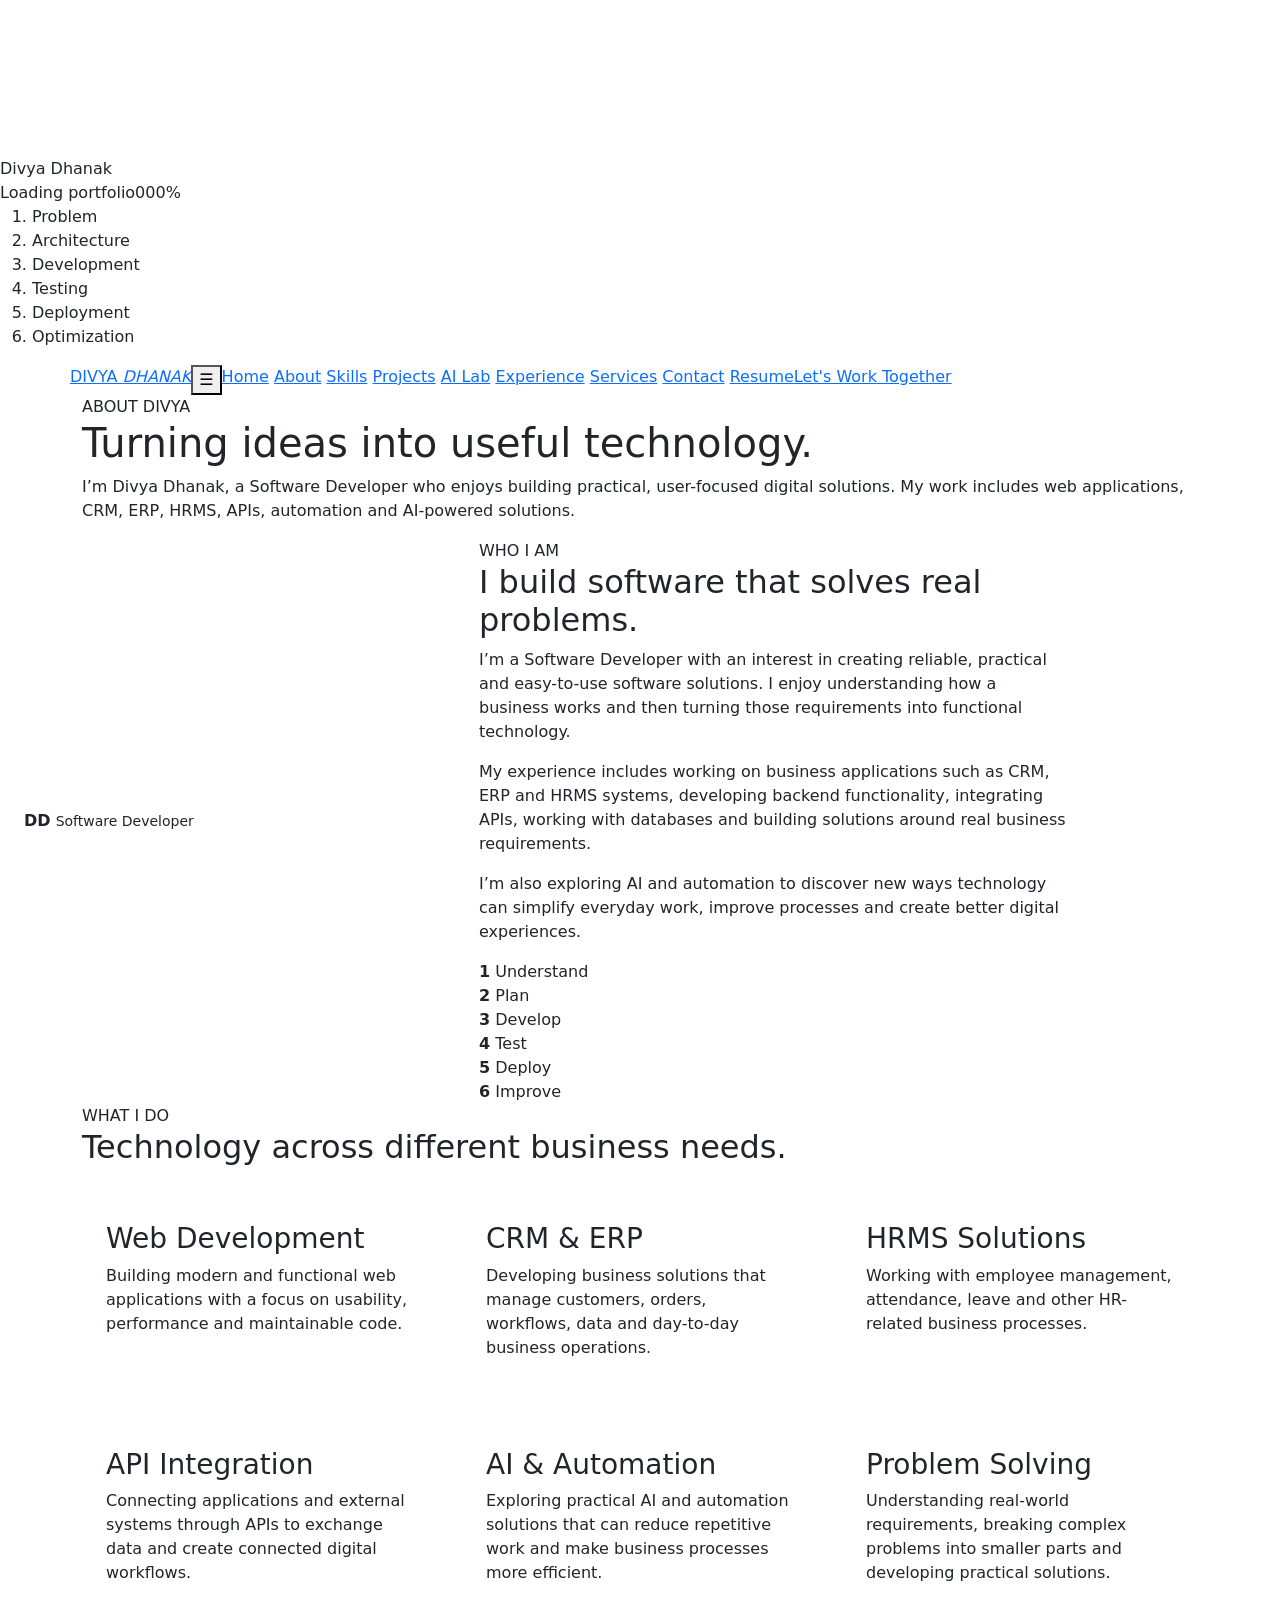
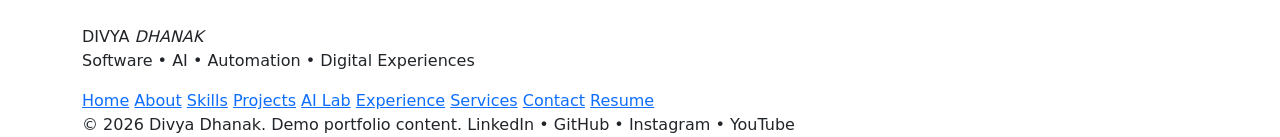
==== about.html @ f107132f "added project files" ====
<!doctype html>
<html lang="en">
<head>
<meta charset="utf-8">
<meta name="viewport" content="width=device-width,initial-scale=1">

<title>About | Divya Dhanak</title>

<meta name="description" content="Divya Dhanak — Software Developer focused on web development, CRM, ERP, HRMS, APIs, AI and business solutions.">

<meta name="keywords" content="Divya Dhanak, Software Developer, Full Stack Developer, AI Developer, CRM Developer, ERP Developer, HRMS Developer, API Integration, Business Automation">

<meta property="og:title" content="Divya Dhanak | Software • AI • Automation">
<meta property="og:description" content="Software Developer building practical digital solutions, business applications, AI solutions and modern web experiences.">

<link rel="preconnect" href="https://fonts.googleapis.com">
<link rel="preconnect" href="https://fonts.gstatic.com" crossorigin>

<link href="https://fonts.googleapis.com/css2?family=Geist:wght@300..700&family=Geist+Mono:wght@400;500;600&display=swap" rel="stylesheet">

<link href="https://cdn.jsdelivr.net/npm/bootstrap@5.3.3/dist/css/bootstrap.min.css" rel="stylesheet">
<link rel="stylesheet" href="css/style.css"><link rel="stylesheet" href="css/loader.css">
<link rel="icon" type="image/svg+xml" href="favicon.svg"><meta name="theme-color" content="#0A1120">
</head>

<body>

<div id="loader" role="status" aria-live="polite" aria-label="Loading Divya Dhanak portfolio">
  <canvas class="ld-net" aria-hidden="true"></canvas>
  <div class="ld-hud" aria-hidden="true">
    <div class="ld-name">Divya Dhanak</div>
    <div class="ld-meta"><span>Loading portfolio</span><span class="ld-pct" data-pct>000%</span></div>
    <ol class="ld-pipe">
      <li><i></i><span>Problem</span></li>
      <li><i></i><span>Architecture</span></li>
      <li><i></i><span>Development</span></li>
      <li><i></i><span>Testing</span></li>
      <li><i></i><span>Deployment</span></li>
      <li><i></i><span>Optimization</span></li>
    </ol>
  </div>
</div>
<script src="js/loader.js"></script>

<div id="progress"></div>
<div id="cursor"></div>
<div id="cursorGlow"></div>

<header>
<nav class="container nav">

<a class="brand" href="index.html">
    DIVYA <em>DHANAK</em>
</a>

<button class="nav-toggle">☰</button>

<div class="nav-links">
    <a href="index.html">Home</a>
    <a href="about.html">About</a>
    <a href="skills.html">Skills</a>
    <a href="projects.html">Projects</a>
    <a href="ai-lab.html">AI Lab</a>
    <a href="experience.html">Experience</a>
    <a href="services.html">Services</a>
    <a href="contact.html">Contact</a>
    <a href="resume.html">Resume</a>
</div>

<a class="nav-cta" href="contact.html">Let's Work Together</a>

</nav>
</header>

<main>

<section class="page-hero">

<div class="container">

<div class="eyebrow">ABOUT DIVYA</div>

<h1>
    Turning ideas into <span>useful technology.</span>
</h1>

<p>
    I’m Divya Dhanak, a Software Developer who enjoys building practical,
    user-focused digital solutions. My work includes web applications,
    CRM, ERP, HRMS, APIs, automation and AI-powered solutions.
</p>

</div>

</section>


<section class="section">

<div class="container row align-items-center g-5">

<div class="col-lg-5">

<div class="profile glass">

<b>DD</b>

<small>
    Software Developer
</small>

</div>

</div>


<div class="col-lg-7">

<div class="eyebrow">WHO I AM</div>

<h2>
    I build software that solves real problems.
</h2>

<p>
    I’m a Software Developer with an interest in creating reliable,
    practical and easy-to-use software solutions. I enjoy understanding
    how a business works and then turning those requirements into
    functional technology.
</p>

<p>
    My experience includes working on business applications such as
    CRM, ERP and HRMS systems, developing backend functionality,
    integrating APIs, working with databases and building solutions
    around real business requirements.
</p>

<p>
    I’m also exploring AI and automation to discover new ways technology
    can simplify everyday work, improve processes and create better
    digital experiences.
</p>

<div class="timeline-mini">

<div>
    <b>1</b>
    Understand
</div>

<div>
    <b>2</b>
    Plan
</div>

<div>
    <b>3</b>
    Develop
</div>

<div>
    <b>4</b>
    Test
</div>

<div>
    <b>5</b>
    Deploy
</div>

<div>
    <b>6</b>
    Improve
</div>

</div>

</div>

</div>

</section>


<section class="section">

<div class="container">

<div class="eyebrow">WHAT I DO</div>

<h2>
    Technology across different business needs.
</h2>

<div class="row g-4 mt-2">

<div class="col-lg-4 col-md-6">

<div class="glass p-4 h-100">

<h3>Web Development</h3>

<p>
    Building modern and functional web applications with a focus on
    usability, performance and maintainable code.
</p>

</div>

</div>


<div class="col-lg-4 col-md-6">

<div class="glass p-4 h-100">

<h3>CRM & ERP</h3>

<p>
    Developing business solutions that manage customers, orders,
    workflows, data and day-to-day business operations.
</p>

</div>

</div>


<div class="col-lg-4 col-md-6">

<div class="glass p-4 h-100">

<h3>HRMS Solutions</h3>

<p>
    Working with employee management, attendance, leave and other
    HR-related business processes.
</p>

</div>

</div>


<div class="col-lg-4 col-md-6">

<div class="glass p-4 h-100">

<h3>API Integration</h3>

<p>
    Connecting applications and external systems through APIs to
    exchange data and create connected digital workflows.
</p>

</div>

</div>


<div class="col-lg-4 col-md-6">

<div class="glass p-4 h-100">

<h3>AI & Automation</h3>

<p>
    Exploring practical AI and automation solutions that can reduce
    repetitive work and make business processes more efficient.
</p>

</div>

</div>


<div class="col-lg-4 col-md-6">

<div class="glass p-4 h-100">

<h3>Problem Solving</h3>

<p>
    Understanding real-world requirements, breaking complex problems
    into smaller parts and developing practical solutions.
</p>

</div>

</div>

</div>

</div>

</section>

</main>


<footer>

<div class="container">

<div class="footer-main">

<div>

<div class="brand">
    DIVYA <em>DHANAK</em>
</div>

<p>
    Software • AI • Automation • Digital Experiences
</p>

</div>


<div class="footer-links">

<a href="index.html">Home</a>
<a href="about.html">About</a>
<a href="skills.html">Skills</a>
<a href="projects.html">Projects</a>
<a href="ai-lab.html">AI Lab</a>
<a href="experience.html">Experience</a>
<a href="services.html">Services</a>
<a href="contact.html">Contact</a>
<a href="resume.html">Resume</a>

</div>

</div>

<div class="gradient-line"></div>

<div class="footer-bottom">

<span>
    © 2026 Divya Dhanak. Demo portfolio content.
</span>

<span>
    LinkedIn • GitHub • Instagram • YouTube
</span>

</div>

</div>

</footer>


<script src="https://cdn.jsdelivr.net/npm/bootstrap@5.3.3/dist/js/bootstrap.bundle.min.js" defer></script>

<script src="js/main.js" defer></script>

</body>
</html>
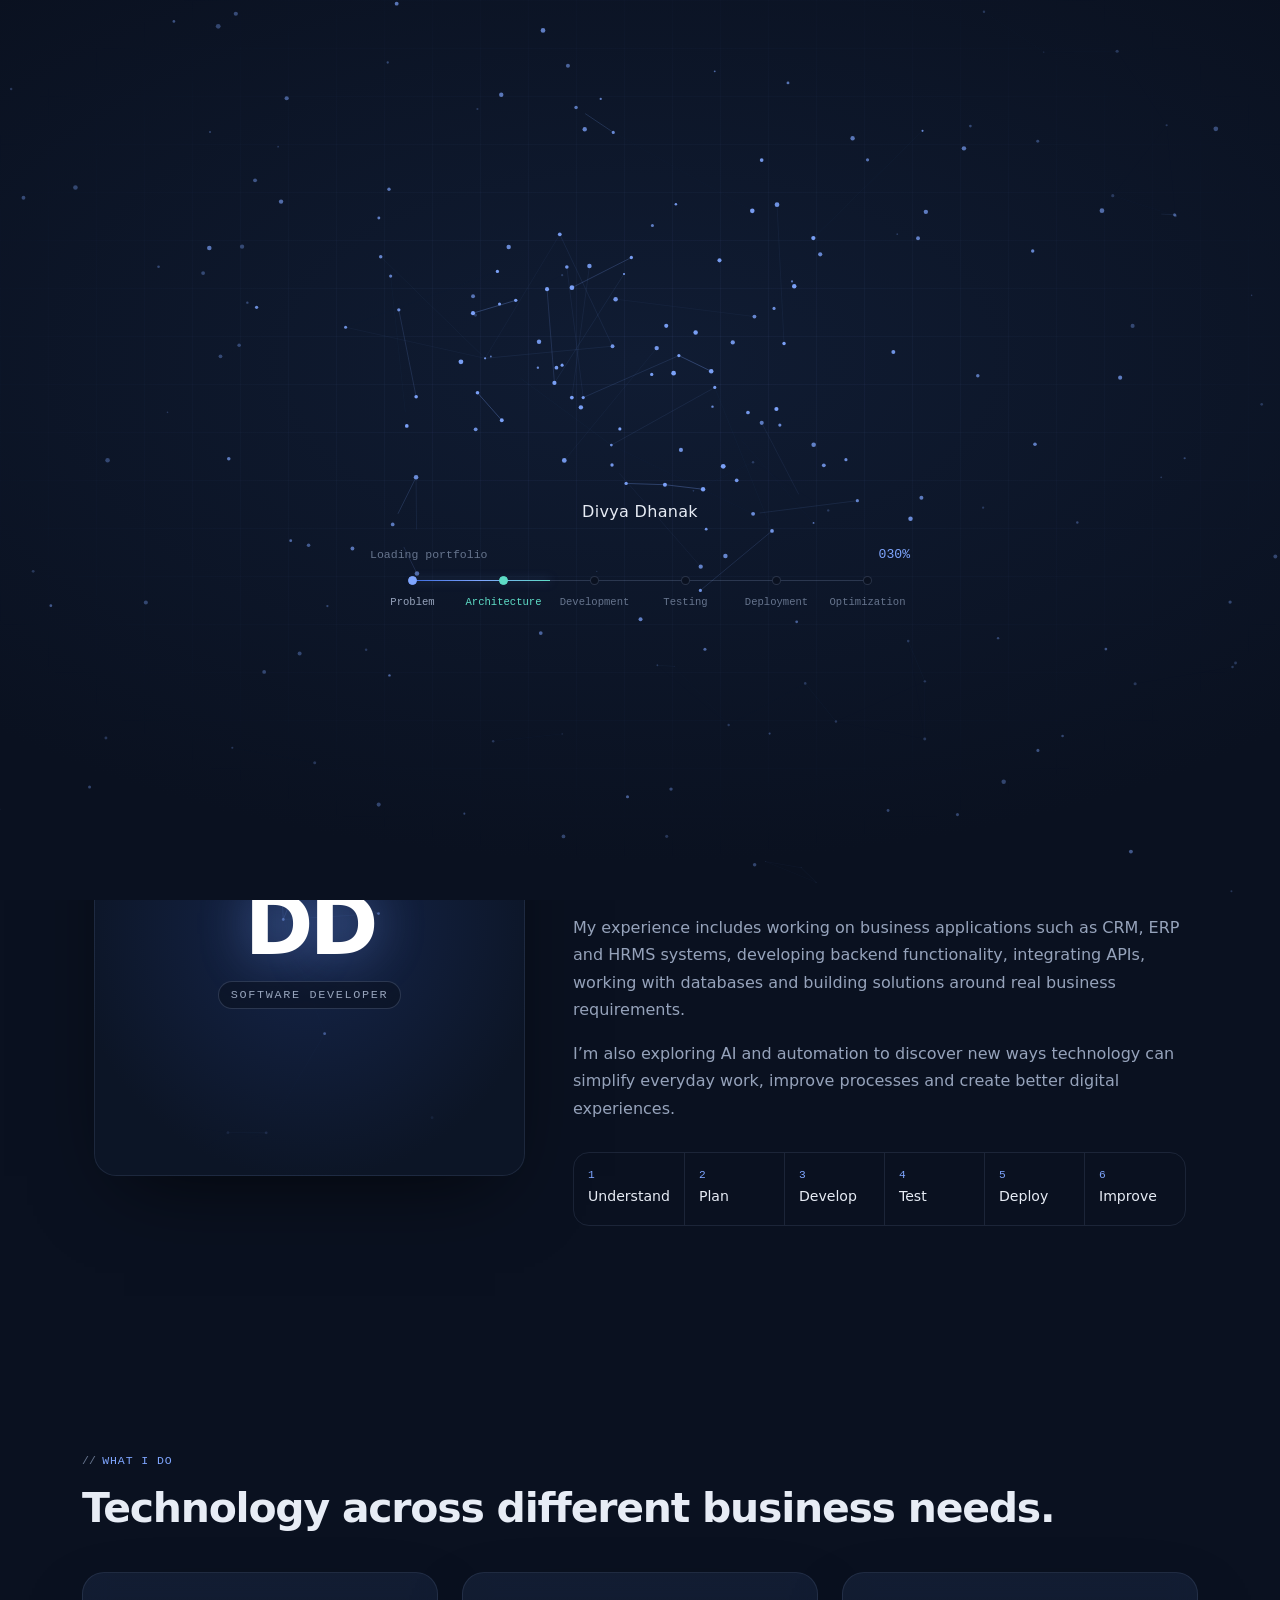
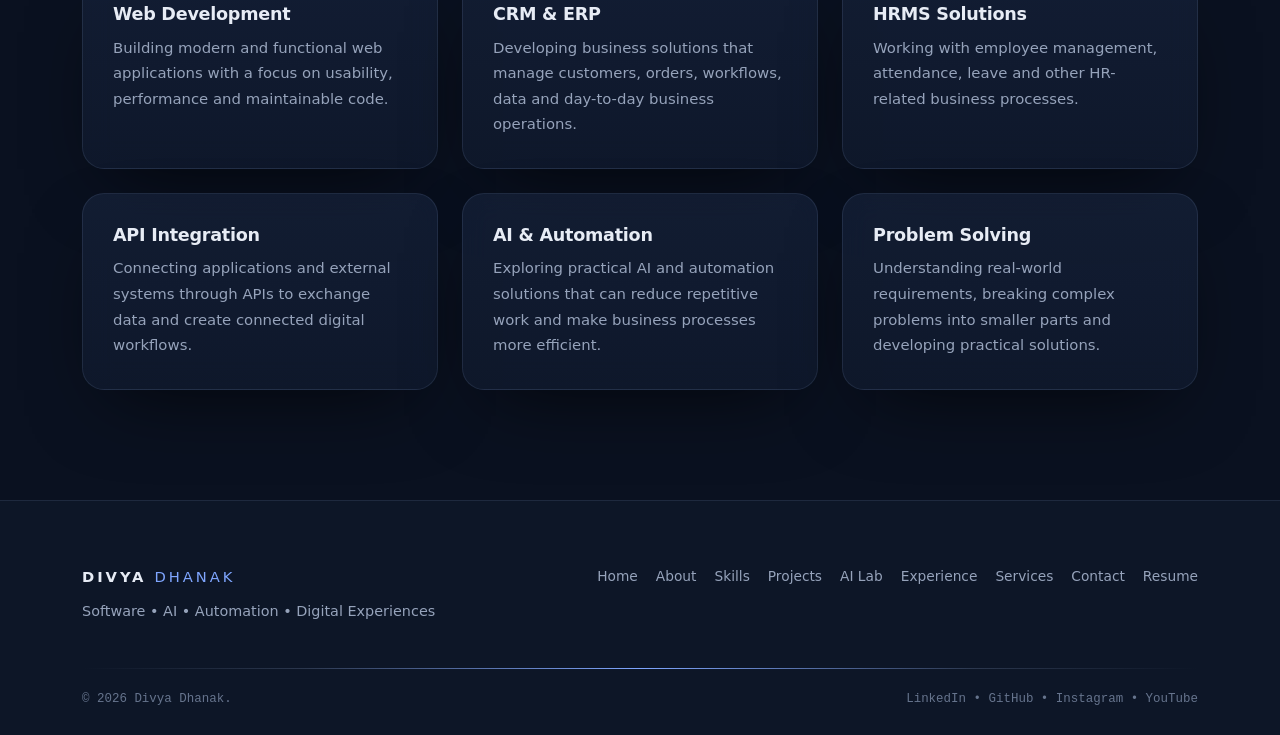
==== commit d49f2459: "Update about.html" ====
--- a/about.html
+++ b/about.html
@@ -339,7 +339,7 @@
 <div class="footer-bottom">
 
 <span>
-    © 2026 Divya Dhanak. Demo portfolio content.
+    © 2026 Divya Dhanak.
 </span>
 
 <span>
@@ -358,4 +358,4 @@
 <script src="js/main.js" defer></script>
 
 </body>
-</html>+</html>
--- a/css/style.css
+++ b/css/style.css
@@ -0,0 +1,469 @@
+/* =========================================================
+   DIVYA DHANAK — Portfolio design system
+   Palette: deep ink navy + cobalt signal + teal data pulse
+   Type: Geist (UI / display) + Geist Mono (code accents)
+   ========================================================= */
+:root{
+  --bg:#0A1120;
+  --bg-2:#0D1627;
+  --surface:#111B2F;
+  --surface-2:#16223A;
+  --line:rgba(150,172,214,.13);
+  --line-2:rgba(150,172,214,.22);
+  --ink:#E7ECF5;
+  --muted:#96A3BB;
+  --dim:#66748D;
+  --accent:#7FA6FF;
+  --accent-strong:#3D6BE0;
+  --signal:#5EDCC6;
+  --amber:#F2B865;
+  --grid:rgba(127,166,255,.06);
+  --font:"Geist",ui-sans-serif,system-ui,-apple-system,"Segoe UI",Roboto,Arial,sans-serif;
+  --mono:"Geist Mono",ui-monospace,SFMono-Regular,Menlo,Consolas,monospace;
+  --r-lg:22px; --r-md:16px; --r-sm:10px;
+  --ease:cubic-bezier(.2,.7,.2,1);
+  --shadow:0 30px 80px -30px rgba(0,0,0,.7);
+}
+*{box-sizing:border-box}
+html{scroll-behavior:smooth;-webkit-text-size-adjust:100%}
+body{margin:0;font-family:var(--font);font-size:16px;line-height:1.65;color:var(--ink);background:var(--bg);-webkit-font-smoothing:antialiased;text-rendering:optimizeLegibility;overflow-x:hidden}
+::selection{background:rgba(127,166,255,.3);color:#fff}
+a{color:var(--accent)}
+:focus-visible{outline:2px solid var(--accent);outline-offset:3px;border-radius:6px}
+img{max-width:100%}
+
+/* ---------- Type ---------- */
+h1,h2,h3,.brand{font-family:var(--font);color:var(--ink)}
+h1{font-size:clamp(2.5rem,5.2vw,4.6rem);line-height:1.04;letter-spacing:-.04em;font-weight:600;margin-bottom:1.25rem}
+h2{font-size:clamp(1.8rem,3.2vw,2.75rem);line-height:1.12;letter-spacing:-.03em;font-weight:600;margin-bottom:1rem}
+h3{font-size:1.18rem;line-height:1.3;letter-spacing:-.015em;font-weight:600;margin-bottom:.6rem}
+p,.muted{color:var(--muted);line-height:1.72}
+h1 span,h2 span{color:var(--accent)}
+.hero h1 span,.page-hero h1 span{background:linear-gradient(95deg,#9DBBFF 0%,var(--accent) 45%,var(--signal) 110%);-webkit-background-clip:text;background-clip:text;color:transparent}
+
+.eyebrow{display:inline-flex;align-items:center;gap:.55em;font-family:var(--mono);font-size:.72rem;font-weight:500;letter-spacing:.08em;color:var(--accent);margin-bottom:1.1rem;line-height:1.4}
+.eyebrow::before{content:"//";color:var(--dim);letter-spacing:0}
+
+/* ---------- Glass / surfaces ---------- */
+.glass{position:relative;background:linear-gradient(180deg,rgba(22,34,58,.72),rgba(17,27,47,.72));border:1px solid var(--line);border-radius:var(--r-lg);box-shadow:var(--shadow);backdrop-filter:blur(14px);-webkit-backdrop-filter:blur(14px);isolation:isolate}
+.glass::after,.process-card::after,.feature::after,.stat::after{content:"";position:absolute;inset:0;border-radius:inherit;pointer-events:none;z-index:-1;opacity:0;transition:opacity .4s;background:radial-gradient(360px circle at var(--mx,50%) var(--my,50%),rgba(127,166,255,.09),transparent 60%)}
+.glass:hover::after,.process-card:hover::after,.feature:hover::after,.stat:hover::after{opacity:1}
+.glass:hover{border-color:var(--line-2)}
+
+/* ---------- Loader ---------- */
+/* Styles moved to css/loader.css */
+
+#progress{position:fixed;z-index:2000;top:0;left:0;width:100%;height:2px;transform:scaleX(0);transform-origin:left;background:linear-gradient(90deg,var(--accent-strong),var(--accent),var(--signal))}
+#cursor,#cursorGlow{display:none}
+
+/* ---------- Header / nav ---------- */
+header{position:fixed;z-index:1000;top:0;width:100%;padding:18px 0;transition:padding .35s var(--ease),background .35s,border-color .35s;border-bottom:1px solid transparent}
+header.scrolled{padding:10px 0;background:rgba(10,17,32,.8);backdrop-filter:blur(16px);-webkit-backdrop-filter:blur(16px);border-bottom-color:var(--line)}
+.nav{display:flex;align-items:center;gap:22px}
+.container.nav{padding-left:calc(var(--bs-gutter-x,1.5rem)*.5);padding-right:calc(var(--bs-gutter-x,1.5rem)*.5);flex-wrap:nowrap;margin-bottom:0}
+.brand{font-size:.92rem;letter-spacing:.2em;font-weight:600;color:var(--ink);text-decoration:none;white-space:nowrap}
+.brand em{font-style:normal;color:var(--accent);font-weight:400}
+.nav-links{display:flex;gap:4px;margin-left:auto}
+.nav-links a{position:relative;font-size:.84rem;font-weight:450;color:var(--muted);text-decoration:none;padding:8px 11px;border-radius:8px;transition:color .25s,background .25s}
+.nav-links a:hover{color:var(--ink);background:rgba(150,172,214,.07)}
+.nav-links a.active{color:var(--ink)}
+.nav-links a.active::after{content:"";position:absolute;left:11px;right:11px;bottom:2px;height:1.5px;border-radius:2px;background:var(--accent)}
+.nav-cta,.btn-primary{display:inline-flex;align-items:center;justify-content:center;gap:.5em;background:var(--accent-strong);color:#fff;border:1px solid rgba(255,255,255,.08);text-decoration:none;font-weight:550;transition:transform .25s var(--ease),background .25s,box-shadow .25s}
+.nav-cta{padding:10px 16px;border-radius:var(--r-sm);font-size:.84rem;white-space:nowrap}
+.nav-cta:hover,.btn-primary:hover,.btn-primary:focus{background:#4B78EC;color:#fff;box-shadow:0 10px 30px -10px rgba(61,107,224,.8);transform:translateY(-1px)}
+.nav-toggle{display:none;width:42px;height:42px;border:1px solid var(--line);border-radius:10px;background:transparent;font-size:0;color:var(--ink);position:relative;cursor:pointer}
+.nav-toggle::before,.nav-toggle::after{content:"";position:absolute;left:12px;right:12px;height:1.5px;background:var(--ink);border-radius:2px;transition:transform .3s var(--ease),top .3s var(--ease)}
+.nav-toggle::before{top:16px}.nav-toggle::after{top:24px}
+.nav-toggle.open::before{top:20px;transform:rotate(45deg)}.nav-toggle.open::after{top:20px;transform:rotate(-45deg)}
+
+/* ---------- Buttons ---------- */
+.buttons{display:flex;flex-wrap:wrap;gap:12px;margin-top:32px}
+.btn{border-radius:var(--r-sm);padding:12px 20px;font-weight:550;font-size:.93rem;letter-spacing:-.005em;transition:transform .25s var(--ease),background .25s,border-color .25s,color .25s,box-shadow .25s}
+.btn-outline-dark{border:1px solid var(--line-2);color:var(--ink);background:transparent}
+.btn-outline-dark:hover,.btn-outline-dark:focus{background:rgba(150,172,214,.08);border-color:var(--accent);color:var(--ink)}
+.btn-soft{background:transparent;color:var(--muted);border:1px solid transparent}
+.btn-soft:hover{color:var(--ink);background:rgba(150,172,214,.06)}
+.cta .btn{background:var(--ink);color:var(--bg);border:0}
+.cta .btn:hover{background:#fff;color:var(--bg);transform:translateY(-1px)}
+
+/* ---------- Heroes ---------- */
+.hero,.page-hero{position:relative;overflow:hidden;isolation:isolate}
+.hero::before,.page-hero::before{content:"";position:absolute;inset:0;z-index:-2;background-image:linear-gradient(var(--grid) 1px,transparent 1px),linear-gradient(90deg,var(--grid) 1px,transparent 1px);background-size:56px 56px;-webkit-mask-image:radial-gradient(ellipse 70% 70% at 70% 35%,#000 25%,transparent 75%);mask-image:radial-gradient(ellipse 70% 70% at 70% 35%,#000 25%,transparent 75%)}
+.hero::after,.page-hero::after{content:"";position:absolute;z-index:-2;width:720px;height:720px;right:-180px;top:-260px;border-radius:50%;background:radial-gradient(circle,rgba(61,107,224,.22),transparent 65%);filter:blur(10px)}
+.hero{min-height:100vh;display:flex;align-items:center;padding:140px 0 80px}
+.hero-copy h1{max-width:13ch}
+.hero-copy h2{font-size:clamp(1.15rem,1.7vw,1.5rem);font-weight:500;letter-spacing:-.015em;color:var(--ink);opacity:.86;margin-bottom:1.1rem}
+.hero-copy>p{font-size:1.06rem;max-width:560px}
+.page-hero{padding:170px 0 80px;border-bottom:1px solid var(--line)}
+.page-hero h1{max-width:18ch}
+.page-hero p{max-width:640px;font-size:1.1rem}
+.page-hero .btn{margin-top:14px}
+.field-canvas{position:absolute;inset:0;z-index:-1;pointer-events:none;-webkit-mask-image:linear-gradient(90deg,transparent 15%,#000 60%);mask-image:linear-gradient(90deg,transparent 15%,#000 60%);opacity:.9}
+
+/* hero entrance */
+.js .hero-copy>*{opacity:0;transform:translateY(16px)}
+.js body.ready .hero-copy>*{animation:rise .8s var(--ease) forwards}
+.js body.ready .hero-copy>*:nth-child(2){animation-delay:.08s}
+.js body.ready .hero-copy>*:nth-child(3){animation-delay:.16s}
+.js body.ready .hero-copy>*:nth-child(4){animation-delay:.24s}
+.js body.ready .hero-copy>*:nth-child(5){animation-delay:.32s}
+.js .workspace{opacity:0;transform:scale(.97)}
+.js body.ready .workspace{animation:settle 1.1s var(--ease) .2s forwards}
+
+/* ---------- Hero workspace (neural net) ---------- */
+.workspace{height:540px;position:relative;overflow:hidden;background:radial-gradient(120% 90% at 50% 50%,#12203A 0%,#0C1526 70%);border-color:var(--line-2)}
+.workspace::after{display:none}
+.net-canvas{position:absolute;inset:0;z-index:0}
+.orb{position:absolute;z-index:0;border:1px dashed rgba(127,166,255,.14);border-radius:50%;left:50%;top:50%;transform:translate(-50%,-50%);animation:spin 60s linear infinite;pointer-events:none}
+.o1{width:300px;height:300px}.o2{width:440px;height:440px;animation-direction:reverse;animation-duration:90s;border-style:solid;border-color:rgba(127,166,255,.06)}
+.core{position:absolute;z-index:2;left:50%;top:50%;transform:translate(-50%,-50%);display:flex;gap:14px;align-items:center;padding:16px 20px 16px 16px;border:1px solid var(--line-2);border-radius:18px;background:rgba(17,27,47,.92);backdrop-filter:blur(8px);box-shadow:0 20px 60px -20px rgba(0,0,0,.8),0 0 0 6px rgba(127,166,255,.04)}
+.core>strong{width:50px;height:50px;border-radius:13px;display:grid;place-items:center;background:var(--accent-strong);color:#fff;font-weight:600;letter-spacing:-.02em;position:relative}
+.core>strong::after{content:"";position:absolute;inset:-5px;border-radius:17px;border:1px solid rgba(127,166,255,.5);animation:ping 2.8s var(--ease) infinite}
+.core b{font-size:.98rem;font-weight:600;white-space:nowrap}
+.core small{white-space:nowrap}
+.core small,.holo small{display:block;color:var(--muted);font-weight:400}
+.core small{font-family:var(--mono);font-size:.7rem;margin-top:2px}
+.holo{position:absolute;z-index:2;margin:0;padding:13px 16px;min-width:140px;border-radius:14px;background:rgba(17,27,47,.9);backdrop-filter:blur(8px);border:1px solid var(--line-2);box-shadow:0 16px 40px -18px rgba(0,0,0,.8);font:600 .7rem var(--mono);letter-spacing:.08em;line-height:1.3;color:var(--ink);animation:float 7s ease-in-out infinite}
+.holo small{font-family:var(--font);font-size:.76rem;letter-spacing:0;margin-top:3px}
+.holo b{display:block;margin-top:6px;font:600 1.3rem var(--font);letter-spacing:-.02em;color:var(--ink)}
+.holo.h1{left:6%;top:12%}
+.holo.h2{right:6%;top:30%;animation-delay:-2.3s}
+.holo.h2 b{color:var(--signal)}
+.holo.h3{left:10%;bottom:11%;animation-delay:-4.6s}
+.holo.h3 b{font-size:.85rem;color:var(--signal);font-family:var(--mono);font-weight:500}
+
+/* ---------- Stats ---------- */
+.stats{padding:0 0 20px}
+.stats .row{--bs-gutter-x:0;--bs-gutter-y:0;border:1px solid var(--line);border-radius:var(--r-lg);background:rgba(17,27,47,.5);overflow:hidden;margin:0}
+.stat{position:relative;padding:30px 28px;height:100%;isolation:isolate}
+.stats .col-6+.col-6 .stat{border-left:1px solid var(--line)}
+.stat b{display:inline;font:600 clamp(2.2rem,3.4vw,3rem) var(--font);letter-spacing:-.04em;color:var(--ink);font-variant-numeric:tabular-nums}
+.stat span{display:block;margin-top:4px;color:var(--muted);font-size:.9rem}
+.stat span::first-letter{color:var(--accent);font-weight:600}
+
+/* ---------- Sections ---------- */
+.container.row{margin-left:auto;margin-right:auto}
+.container.row>*{padding-left:0;padding-right:0}
+@media(min-width:992px){.container.row>*:nth-child(odd){padding-right:calc(var(--bs-gutter-x)*.5)}.container.row>*:nth-child(even){padding-left:calc(var(--bs-gutter-x)*.5)}}
+.section{padding:110px 0;position:relative}
+.soft,.ai-knowledge-section{background:var(--bg-2);border-top:1px solid var(--line);border-bottom:1px solid var(--line)}
+.section-head,.section-heading{max-width:760px;margin-bottom:48px}
+.section-heading p,.section-head p{font-size:1.04rem;max-width:640px}
+.section-head:has(> div:not(.eyebrow)){max-width:none;display:grid;grid-template-columns:1.1fr 1fr;gap:40px;align-items:end}
+.section-head:has(> div:not(.eyebrow)) h2{margin-bottom:0}
+.section-head:has(> div:not(.eyebrow)) p{margin:0}
+
+/* ---------- Process (home) ---------- */
+.process{position:relative;display:grid;grid-template-columns:repeat(6,1fr);gap:14px;padding-top:28px}
+.process::before,.process::after{content:"";position:absolute;top:6px;left:12px;right:12px;height:1px;background:var(--line-2)}
+.process::after{background:linear-gradient(90deg,var(--accent),var(--signal));transform:scaleX(0);transform-origin:left;transition:transform 1.8s var(--ease) .2s}
+.process.in::after{transform:scaleX(1)}
+.process-card{position:relative;padding:24px 20px;border:1px solid var(--line);border-radius:var(--r-md);background:var(--surface);isolation:isolate;transition:border-color .3s,transform .3s var(--ease)}
+.process-card::before{content:"";position:absolute;top:-27px;left:18px;width:11px;height:11px;border-radius:50%;background:var(--bg);border:1.5px solid var(--line-2);transition:background .4s,border-color .4s,box-shadow .4s}
+.process.in .process-card::before{background:var(--accent);border-color:var(--accent);box-shadow:0 0 0 5px rgba(127,166,255,.14)}
+.process.in .process-card:nth-child(2)::before{transition-delay:.45s}.process.in .process-card:nth-child(3)::before{transition-delay:.75s}.process.in .process-card:nth-child(4)::before{transition-delay:1.05s}.process.in .process-card:nth-child(5)::before{transition-delay:1.35s}.process.in .process-card:nth-child(6)::before{transition-delay:1.65s}
+.process-card:hover{border-color:var(--line-2);transform:translateY(-3px)}
+.process-card small{font-family:var(--mono);font-size:.72rem;color:var(--accent)}
+.process-card h3{margin-top:10px;font-size:1.05rem}
+.process-card p{font-size:.88rem;margin:0}
+
+/* ---------- Projects ---------- */
+.project-card{height:100%;padding:0 0 24px;overflow:hidden;display:flex;flex-direction:column;transition:transform .45s var(--ease),border-color .3s,box-shadow .45s}
+.project-card:hover{transform:translateY(-6px);box-shadow:0 40px 90px -40px rgba(0,0,0,.9),0 0 0 1px rgba(127,166,255,.18)}
+.project-visual{height:200px;position:relative;padding:18px 20px;overflow:hidden;border-bottom:1px solid var(--line);background:linear-gradient(var(--grid) 1px,transparent 1px) 0 0/24px 24px,linear-gradient(90deg,var(--grid) 1px,transparent 1px) 0 0/24px 24px,radial-gradient(100% 120% at 80% 0%,rgba(61,107,224,.22),transparent 60%),#0E182B}
+.project-visual>span{font-family:var(--mono);font-size:.68rem;letter-spacing:.1em;color:var(--dim)}
+.project-visual>span::before{content:"";display:inline-block;width:6px;height:6px;border-radius:50%;background:var(--signal);margin-right:8px;vertical-align:1px;box-shadow:0 0 10px var(--signal)}
+.mini-ui{position:absolute;left:14%;right:14%;bottom:-18px;height:136px;background:rgba(17,27,47,.95);border:1px solid var(--line-2);border-radius:12px 12px 0 0;padding:16px 18px;box-shadow:0 -10px 40px -20px rgba(0,0,0,.8);transition:transform .5s var(--ease);display:flex;align-items:flex-end;gap:7%}
+.mini-ui::before{content:"";position:absolute;left:18px;top:16px;width:38%;height:6px;border-radius:3px;background:rgba(150,172,214,.18);box-shadow:0 12px 0 -1px rgba(150,172,214,.09)}
+.mini-ui b{position:absolute;right:16px;top:12px;font:600 .7rem var(--mono);letter-spacing:.06em;color:var(--accent);padding:3px 8px;border:1px solid rgba(127,166,255,.3);border-radius:6px}
+.mini-ui i{display:block;flex:0 0 11%;height:40%;border-radius:4px 4px 0 0;background:linear-gradient(180deg,var(--accent),rgba(61,107,224,.35));transform-origin:bottom;transition:transform .6s var(--ease)}
+.mini-ui i:nth-of-type(2){height:62%;background:linear-gradient(180deg,var(--signal),rgba(94,220,198,.25))}
+.mini-ui i:nth-of-type(3){height:48%}
+.project-card:hover .mini-ui{transform:translateY(-8px)}
+.project-card:hover .mini-ui i{animation:eq 1.4s ease-in-out infinite}
+.project-card:hover .mini-ui i:nth-of-type(2){animation-delay:-.4s}.project-card:hover .mini-ui i:nth-of-type(3){animation-delay:-.8s}
+.project-card>small,.project-card>h3,.project-card>p,.project-card>.stack,.project-card>.project-link{margin-left:24px;margin-right:24px}
+.project-card>small{display:block;margin-top:22px;margin-bottom:8px;font-family:var(--mono);font-size:.7rem;letter-spacing:.06em;color:var(--accent)}
+.project-card h3{font-size:1.16rem}
+.project-card>p{font-size:.92rem;flex:1}
+.stack{display:flex;gap:6px;flex-wrap:wrap}
+.stack span{padding:4px 9px;border-radius:6px;border:1px solid var(--line);background:rgba(150,172,214,.05);color:#B3BFD4;font:400 .7rem var(--mono)}
+.project-link{display:inline-flex;align-self:flex-start;margin-top:18px;color:var(--ink);text-decoration:none;font-weight:550;font-size:.9rem;border-bottom:1px solid var(--line-2);padding-bottom:2px;transition:color .25s,border-color .25s}
+.project-link:hover{color:var(--accent);border-color:var(--accent)}
+.project-wrap.pop{animation:pop .5s var(--ease)}
+
+.filters{display:flex;flex-wrap:wrap;gap:8px;margin-bottom:32px}
+.filters button{border:1px solid var(--line);background:transparent;color:var(--muted);border-radius:8px;padding:8px 14px;font:500 .74rem var(--mono);letter-spacing:.06em;cursor:pointer;transition:all .25s}
+.filters button:hover{color:var(--ink);border-color:var(--line-2)}
+.filters button.active{background:var(--ink);color:var(--bg);border-color:var(--ink)}
+
+.project-philosophy{padding:48px;display:grid;grid-template-columns:1fr 1fr;gap:20px 48px;align-items:end}
+.project-philosophy h2{margin:0}.project-philosophy>p{margin:0}
+.philosophy-points,.future-tags,.topic-cloud{display:flex;flex-wrap:wrap;gap:8px}
+.philosophy-points{grid-column:1/-1;margin-top:18px;padding-top:26px;border-top:1px solid var(--line)}
+.philosophy-points span,.future-tags span,.topic-cloud span{padding:8px 14px;border:1px solid var(--line);border-radius:999px;color:#C3CDE0;font-size:.85rem;background:rgba(150,172,214,.04);transition:border-color .25s,color .25s,background .25s}
+.philosophy-points span:hover,.future-tags span:hover,.topic-cloud span:hover{border-color:var(--accent);color:var(--ink);background:rgba(127,166,255,.08)}
+
+.project-cta,.blog-cta,.future-box{padding:64px 48px;text-align:center;overflow:hidden}
+.project-cta p,.blog-cta p,.future-box p{max-width:600px;margin:0 auto 28px}
+.project-cta::before,.blog-cta::before,.future-box::before,.ai-banner::before,.cta::before{content:"";position:absolute;inset:0;z-index:-1;border-radius:inherit;background:radial-gradient(60% 90% at 50% 120%,rgba(61,107,224,.28),transparent 70%)}
+
+/* ---------- AI banner / CTA ---------- */
+.ai-banner,.cta{padding:52px;display:flex;align-items:center;justify-content:space-between;gap:32px;overflow:hidden}
+.ai-banner h2,.cta h2{margin-bottom:.6rem}.ai-banner p,.cta p{margin:0;max-width:560px}
+.ai-banner::before,.cta::before{background:radial-gradient(50% 120% at 100% 50%,rgba(61,107,224,.25),transparent 70%)}
+
+/* ---------- Skills ---------- */
+.skill-grid,.service-grid,.ai-grid{display:grid;grid-template-columns:repeat(3,1fr);gap:18px}
+@media(min-width:1200px){.ai-grid{grid-template-columns:repeat(4,1fr)}.ai-tile{padding:26px}}
+.skill{padding:28px 28px 30px}
+.skill .eyebrow{margin-bottom:.4rem}
+.skill-row{position:relative;margin:18px 0 0}
+.skill-row b{display:flex;justify-content:space-between;align-items:baseline;font-size:.9rem;font-weight:500;color:var(--ink)}
+.skill-row b em{font:400 .72rem var(--mono);font-style:normal;color:var(--dim)}
+.skill-row::after{content:"";position:absolute;left:0;right:0;bottom:0;height:4px;border-radius:4px;background:rgba(150,172,214,.1)}
+.skill-row i{position:relative;z-index:1;display:block;height:4px;margin-top:9px;border-radius:4px;background:linear-gradient(90deg,var(--accent-strong),var(--accent) 70%,var(--signal));transition:width 1.4s var(--ease)}
+
+/* ---------- Services / tiles ---------- */
+.ai-tile,.service{padding:30px;min-height:190px;transition:transform .4s var(--ease),border-color .3s}
+.ai-tile:hover,.service:hover{transform:translateY(-4px)}
+.service>b{display:grid;place-items:center;width:40px;height:40px;margin-bottom:22px;border-radius:10px;border:1px solid rgba(127,166,255,.3);background:rgba(127,166,255,.08);color:var(--accent);font-size:1rem;transition:transform .5s var(--ease)}
+.service:hover>b{transform:rotate(90deg)}
+.service h3{font-size:1.08rem}.service p{font-size:.9rem;margin:0}
+.ai-tile>b{display:block;font:500 .72rem var(--mono);color:var(--accent);margin-bottom:18px}
+.ai-tile p{font-size:.9rem}
+.ai-tile ul,.experience-card ul{list-style:none;padding:0;margin:14px 0 0;display:grid;gap:8px}
+.ai-tile li,.experience-card li{position:relative;padding-left:20px;font-size:.88rem;color:#B6C1D5}
+.ai-tile li::before,.experience-card li::before{content:"";position:absolute;left:0;top:.62em;width:8px;height:1.5px;background:var(--accent)}
+.ai-tile ul{padding-top:14px;border-top:1px solid var(--line)}
+
+/* ---------- AI Lab ---------- */
+.ai-intro-grid,.blog-focus-grid{display:grid;grid-template-columns:repeat(4,1fr);gap:18px}
+.blog-focus-grid{grid-template-columns:repeat(3,1fr)}
+.ai-intro-card,.blog-focus{padding:28px}
+.ai-number,.blog-focus>span,.workflow-number,.tech-experience-card>span{display:inline-block;font:500 .72rem var(--mono);color:var(--accent);padding:4px 8px;border:1px solid rgba(127,166,255,.25);border-radius:6px;margin-bottom:18px}
+.ai-intro-card p,.blog-focus p{font-size:.9rem;margin:0}
+.business-ai-grid{display:grid;grid-template-columns:repeat(2,1fr);gap:18px}
+.business-ai-card{padding:32px}
+.business-ai-card>span{display:inline-flex;align-items:center;gap:8px;font:500 .7rem var(--mono);letter-spacing:.08em;color:var(--signal);margin-bottom:16px}
+.business-ai-card>span::before{content:"";width:6px;height:6px;border-radius:50%;background:var(--signal);box-shadow:0 0 10px var(--signal)}
+.business-ai-card p{margin:0}
+.ai-stack{display:grid;grid-template-columns:repeat(4,1fr);padding:0;overflow:hidden}
+.stack-item{padding:28px 26px;border-right:1px solid var(--line);border-bottom:1px solid var(--line);transition:background .3s}
+.stack-item:nth-child(4n){border-right:0}.stack-item:nth-last-child(-n+4){border-bottom:0}
+.stack-item:hover{background:rgba(127,166,255,.05)}
+.stack-item strong{display:block;font:600 1.6rem var(--font);letter-spacing:-.03em;color:var(--ink);margin-bottom:4px}
+.stack-item span{font-size:.86rem;color:var(--muted)}
+.ai-workflow{display:grid;grid-template-columns:1fr 40px 1fr 40px 1fr 40px 1fr;align-items:stretch}
+.workflow-step{padding:26px}
+.workflow-step p{font-size:.88rem;margin:0}
+.workflow-arrow{position:relative;font-size:0;align-self:center;height:2px;margin:0 6px;background:linear-gradient(90deg,var(--line-2) 50%,transparent 0) 0 0/8px 2px;animation:dash 1s linear infinite}
+.workflow-arrow::after{content:"";position:absolute;right:-2px;top:-3px;border-left:6px solid var(--accent);border-top:4px solid transparent;border-bottom:4px solid transparent}
+.ai-visual{height:460px;margin-top:0;position:relative;overflow:hidden;background:radial-gradient(60% 80% at 50% 50%,#13223F,#0C1526 75%)}
+.ai-visual canvas{position:absolute;inset:0;width:100%;height:100%}
+.ai-visual>div{position:absolute;inset:0;display:grid;place-content:center;justify-items:center;text-align:center;pointer-events:none}
+.ai-visual strong{font:600 3.6rem var(--font);letter-spacing:-.04em;color:#fff;text-shadow:0 0 40px rgba(127,166,255,.6)}
+.ai-visual small{font:500 .72rem var(--mono);letter-spacing:.18em;color:var(--muted);margin-top:6px}
+
+/* ---------- Experience ---------- */
+.experience-grid{display:grid;grid-template-columns:repeat(2,1fr);gap:20px}
+.experience-card{padding:34px;overflow:hidden}
+.experience-top{display:flex;justify-content:space-between;align-items:center;margin-bottom:26px;padding-bottom:18px;border-bottom:1px solid var(--line)}
+.experience-number{font:500 .78rem var(--mono);color:var(--dim)}
+.experience-status{display:inline-flex;align-items:center;gap:8px;font:500 .68rem var(--mono);letter-spacing:.08em;color:var(--muted);padding:5px 10px;border:1px solid var(--line-2);border-radius:999px}
+.experience-status::before{content:"";width:6px;height:6px;border-radius:50%;background:var(--dim)}
+.current-experience{border-color:rgba(127,166,255,.35)}
+.current-experience::before{content:"";position:absolute;left:0;right:0;top:0;height:2px;background:linear-gradient(90deg,var(--accent),var(--signal))}
+.current-experience .experience-status{color:var(--signal);border-color:rgba(94,220,198,.35)}
+.current-experience .experience-status::before{background:var(--signal);animation:pulseDot 1.8s ease-in-out infinite}
+.experience-meta{font:500 .7rem var(--mono);letter-spacing:.05em;color:var(--accent);margin-bottom:10px}
+.experience-duration{font-size:.88rem;color:var(--ink)!important;opacity:.8;margin-bottom:14px}
+.experience-tech-grid,.certification-grid{display:grid;grid-template-columns:repeat(3,1fr);gap:18px}
+.tech-experience-card{padding:28px}
+.tech-experience-card p{font-size:.9rem;margin:0}
+.certification-card{padding:28px;display:flex;gap:20px;align-items:flex-start}
+.cert-icon{flex:0 0 58px;height:58px;display:grid;place-items:center;border-radius:14px;border:1px solid rgba(127,166,255,.3);background:rgba(127,166,255,.08);font:600 .8rem var(--mono);color:var(--accent)}
+.cert-label{display:block;font:500 .66rem var(--mono);letter-spacing:.08em;color:var(--dim);margin-bottom:6px}
+.certification-card p{font-size:.9rem;margin:0}
+.journey-panel{padding:56px;overflow:hidden}
+.journey-content>p{max-width:680px}
+.journey-points{display:grid;grid-template-columns:repeat(4,1fr);gap:0;margin-top:36px;border-top:1px solid var(--line)}
+.journey-points>div{padding:22px 20px 0 0;position:relative}
+.journey-points>div::before{content:"";position:absolute;top:-4px;left:0;width:7px;height:7px;border-radius:50%;background:var(--accent);box-shadow:0 0 0 4px rgba(127,166,255,.15)}
+.journey-points strong{display:block;font:500 .72rem var(--mono);color:var(--accent);margin-bottom:6px}
+.journey-points span{color:var(--ink);font-weight:500}
+.future-section{max-width:820px}
+.future-section>p{max-width:640px;margin-bottom:26px}
+
+/* ---------- About ---------- */
+.profile{height:460px;display:grid;place-content:center;justify-items:center;text-align:center;overflow:hidden;background:radial-gradient(70% 70% at 50% 45%,#15254A,#0C1526 80%)}
+.profile b{position:relative;font:600 5.2rem var(--font);letter-spacing:-.05em;color:#fff;line-height:1;text-shadow:0 0 50px rgba(127,166,255,.45)}
+.profile small{position:relative;margin-top:14px;font:500 .74rem var(--mono);letter-spacing:.14em;text-transform:uppercase;color:var(--muted);padding:6px 12px;border:1px solid var(--line-2);border-radius:999px;background:rgba(10,17,32,.6)}
+.timeline-mini{display:grid;grid-template-columns:repeat(6,1fr);gap:0;margin-top:30px;border:1px solid var(--line);border-radius:var(--r-md);overflow:hidden}
+.timeline-mini div{padding:16px 14px;font-size:.88rem;color:var(--ink);border-right:1px solid var(--line);transition:background .3s}
+.timeline-mini div:last-child{border-right:0}
+.timeline-mini div:hover{background:rgba(127,166,255,.06)}
+.timeline-mini b{display:block;font:500 .7rem var(--mono);color:var(--accent);margin-bottom:4px}
+.glass.p-4 h3{font-size:1.1rem}
+.glass.p-4 p{margin:0;font-size:.93rem}
+.glass.p-4{padding:30px!important}
+
+/* ---------- Blog ---------- */
+.blog{height:100%;padding:0 0 26px;overflow:hidden;display:flex;flex-direction:column;transition:transform .45s var(--ease)}
+.blog:hover{transform:translateY(-5px)}
+.blog-number{height:150px;display:flex;align-items:flex-end;padding:20px 24px;font:500 .72rem var(--mono);letter-spacing:.1em;color:var(--muted);border-bottom:1px solid var(--line);background:linear-gradient(var(--grid) 1px,transparent 1px) 0 0/22px 22px,linear-gradient(90deg,var(--grid) 1px,transparent 1px) 0 0/22px 22px,radial-gradient(90% 120% at 100% 0%,rgba(94,220,198,.14),transparent 55%),radial-gradient(90% 120% at 0% 0%,rgba(61,107,224,.2),transparent 60%),#0E182B}
+.blog>*:not(.blog-number){margin-left:24px;margin-right:24px}
+.blog>small{display:block;margin-top:20px;margin-bottom:8px;font:500 .7rem var(--mono);letter-spacing:.06em;color:var(--accent)}
+.blog h3{font-size:1.14rem}
+.blog>p{font-size:.92rem;flex:1}
+.blog-tags{display:flex;flex-wrap:wrap;gap:6px;margin-bottom:18px}
+.blog-tags span{padding:4px 9px;border-radius:6px;border:1px solid var(--line);color:#B3BFD4;font:400 .7rem var(--mono)}
+.blog>a{align-self:flex-start;color:var(--ink);text-decoration:none;font-weight:550;font-size:.9rem;border-bottom:1px solid var(--line-2);padding-bottom:2px;transition:color .25s,border-color .25s}
+.blog>a:hover{color:var(--accent);border-color:var(--accent)}
+.topic-cloud{padding:36px}
+
+/* ---------- Testimonials ---------- */
+.quote{padding:34px;height:100%}
+.quote>b{color:var(--amber);letter-spacing:.2em;font-size:.9rem}
+.quote p{font-size:1.1rem;color:var(--ink);line-height:1.6;margin:16px 0 22px}
+.quote strong{display:block;font-weight:600}
+.quote small{display:block;color:var(--dim);font-family:var(--mono);font-size:.72rem}
+
+/* ---------- Contact ---------- */
+.contact{padding:36px}
+.contact input,.contact textarea{width:100%;border:1px solid var(--line-2);background:rgba(10,17,32,.55);color:var(--ink);border-radius:var(--r-sm);padding:14px 16px;font:inherit;font-size:.95rem;transition:border-color .25s,box-shadow .25s,background .25s}
+.contact input:focus,.contact textarea:focus{outline:none;border-color:var(--accent);background:rgba(10,17,32,.8);box-shadow:0 0 0 4px rgba(127,166,255,.14)}
+.contact input::placeholder,.contact textarea::placeholder{color:var(--dim)}
+.form-status{margin:14px 0 0;font:400 .82rem var(--mono);color:var(--signal)}
+.contact-info{display:grid;align-content:start;gap:0}
+.contact-info div{padding:20px 4px;border-bottom:1px solid var(--line);transition:padding .3s var(--ease)}
+.contact-info div:hover{padding-left:12px}
+.contact-info small,.contact-info b{display:block}
+.contact-info small{font:500 .7rem var(--mono);letter-spacing:.08em;color:var(--dim);margin-bottom:4px;text-transform:uppercase}
+.contact-info b{font-weight:500;color:var(--ink);word-break:break-word}
+
+/* ---------- Resume ---------- */
+.resume{padding:56px;max-width:1000px}
+.resume h2{letter-spacing:.06em}
+.resume hr{border-color:var(--line-2);opacity:1;margin:28px 0}
+.resume h3{font-size:.8rem;font-family:var(--mono);font-weight:500;letter-spacing:.1em;text-transform:uppercase;color:var(--accent);margin-top:22px}
+
+/* ---------- Case study ---------- */
+.case{padding:36px;height:100%}
+.case small{display:inline-block;font:500 .7rem var(--mono);letter-spacing:.08em;color:var(--accent);margin-bottom:14px}
+.case h2{font-size:clamp(1.5rem,2.4vw,2rem)}
+.architecture{padding:26px;margin-top:22px;display:flex;flex-wrap:wrap;align-items:center;justify-content:center;gap:0;font-weight:500;color:var(--ink);font-size:.95rem}
+.arch-node{padding:9px 14px;border:1px solid var(--line-2);border-radius:8px;background:rgba(10,17,32,.6);font:500 .8rem var(--mono);opacity:.35;transition:opacity .5s,border-color .5s,color .5s}
+.architecture.in .arch-node{opacity:1;border-color:rgba(127,166,255,.4);transition-delay:calc(var(--i)*.22s)}
+.arch-link{width:34px;height:1px;background:var(--line-2);position:relative;overflow:hidden}
+.arch-link::after{content:"";position:absolute;inset:0;width:40%;background:var(--signal);animation:flow 1.6s linear infinite}
+.feature{position:relative;height:100%;padding:26px;border:1px solid var(--line);border-radius:var(--r-md);background:var(--surface);isolation:isolate;transition:border-color .3s,transform .35s var(--ease)}
+.feature:hover{border-color:var(--line-2);transform:translateY(-3px)}
+.feature>b{display:inline-block;font:500 .72rem var(--mono);color:var(--accent);margin-bottom:14px}
+.feature p{font-size:.9rem;margin:0}
+
+/* ---------- Footer ---------- */
+footer{padding:64px 0 28px;border-top:1px solid var(--line);background:var(--bg-2)}
+.footer-main{display:flex;justify-content:space-between;gap:30px}
+.footer-main p{margin:10px 0 0;font-size:.9rem}
+.footer-links{display:flex;gap:6px 18px;flex-wrap:wrap;max-width:620px;justify-content:flex-end;align-content:flex-start}
+.footer-links a{font-size:.86rem;color:var(--muted);text-decoration:none;transition:color .25s}
+.footer-links a:hover{color:var(--ink)}
+.gradient-line{height:1px;background:linear-gradient(90deg,transparent,var(--line-2) 20%,var(--accent) 50%,var(--line-2) 80%,transparent);margin:44px 0 20px}
+.footer-bottom{display:flex;justify-content:space-between;gap:10px;color:var(--dim);font-size:.78rem;font-family:var(--mono)}
+
+/* ---------- Reveal system ---------- */
+.js .rv{opacity:0;transform:translateY(20px);transition:opacity .8s var(--ease),transform .8s var(--ease);transition-delay:var(--d,0s)}
+.js .rv.in{opacity:1;transform:none}
+.js .project-card.rv.in:hover,.js .blog.rv.in:hover{transform:translateY(-6px)}
+.js .ai-tile.rv.in:hover,.js .service.rv.in:hover{transform:translateY(-4px)}
+
+/* ---------- Keyframes ---------- */
+@keyframes spin{to{transform:translate(-50%,-50%) rotate(360deg)}}
+@keyframes spinSimple{to{transform:rotate(360deg)}}
+@keyframes float{50%{transform:translateY(-10px)}}
+@keyframes loadBar{to{transform:scaleX(1)}}
+@keyframes fadeIn{to{opacity:1}}
+@keyframes rise{to{opacity:1;transform:none}}
+@keyframes settle{to{opacity:1;transform:none}}
+@keyframes ping{0%{transform:scale(1);opacity:.8}80%,100%{transform:scale(1.35);opacity:0}}
+@keyframes pulseDot{50%{box-shadow:0 0 0 5px rgba(94,220,198,0);opacity:.6}0%{box-shadow:0 0 0 0 rgba(94,220,198,.6)}}
+@keyframes eq{0%,100%{transform:scaleY(1)}50%{transform:scaleY(1.45)}}
+@keyframes pop{from{opacity:0;transform:translateY(12px) scale(.98)}to{opacity:1;transform:none}}
+@keyframes dash{to{background-position:8px 0}}
+@keyframes flow{from{transform:translateX(-100%)}to{transform:translateX(250%)}}
+
+/* ---------- Responsive ---------- */
+@media(max-width:1199px){
+  .nav-links{display:none;position:absolute;top:calc(100% + 8px);left:12px;right:12px;flex-direction:column;gap:2px;padding:12px;background:rgba(17,27,47,.97);backdrop-filter:blur(16px);border:1px solid var(--line-2);border-radius:var(--r-md);box-shadow:var(--shadow)}
+  .nav-links.open{display:flex;animation:pop .3s var(--ease)}
+  .nav-links a{padding:11px 12px}
+  .nav-links a.active::after{left:0;right:auto;top:10px;bottom:10px;width:2px;height:auto}
+  header .nav{position:relative}
+  .nav-toggle{display:block;margin-left:auto}
+  .nav-cta{order:0}
+  .ai-intro-grid{grid-template-columns:repeat(2,1fr)}
+}
+@media(max-width:991px){
+  .nav-cta{display:none}
+  .ai-stack .stack-item{padding:22px}
+  .workspace{height:460px;margin-top:10px}
+  .process{grid-template-columns:repeat(3,1fr);row-gap:40px}
+  .process::before,.process::after{display:none}
+  .process-card::before{top:-6px}
+  .skill-grid,.service-grid,.ai-grid,.experience-tech-grid,.certification-grid,.blog-focus-grid{grid-template-columns:repeat(2,1fr)}
+  .experience-grid{grid-template-columns:1fr}
+  .ai-stack{grid-template-columns:repeat(2,1fr)}
+  .stack-item:nth-child(4n){border-right:1px solid var(--line)}
+  .stack-item:nth-child(2n){border-right:0}
+  .stack-item:nth-last-child(-n+4){border-bottom:1px solid var(--line)}
+  .stack-item:nth-last-child(-n+2){border-bottom:0}
+  .ai-workflow{grid-template-columns:1fr;gap:0}
+  .workflow-arrow{width:2px;height:28px;margin:0 auto;background:linear-gradient(180deg,var(--line-2) 50%,transparent 0) 0 0/2px 8px}
+  .workflow-arrow::after{right:auto;top:auto;left:-3px;bottom:-2px;border-left:4px solid transparent;border-right:4px solid transparent;border-top:6px solid var(--accent);border-bottom:0}
+  .section-head:has(> div:not(.eyebrow)),.project-philosophy{grid-template-columns:1fr;gap:16px}
+  .timeline-mini{grid-template-columns:repeat(3,1fr)}
+  .timeline-mini div:nth-child(3){border-right:0}
+  .timeline-mini div:nth-child(-n+3){border-bottom:1px solid var(--line)}
+  .journey-points{grid-template-columns:repeat(2,1fr);row-gap:24px}
+  .footer-main,.footer-bottom{flex-direction:column}
+  .footer-links{justify-content:flex-start}
+  .stats .col-6:nth-child(3) .stat{border-left:0}
+  .stats .col-6:nth-child(-n+2) .stat{border-bottom:1px solid var(--line)}
+}
+@media(max-width:575px){
+  .section{padding:80px 0}
+  .hero{padding-top:120px}
+  .page-hero{padding:140px 0 60px}
+  .holo{min-width:0;padding:10px 12px}
+  .holo b{font-size:1.05rem}
+  .workspace{height:420px}.holo.h1{left:4%;top:5%}.holo.h2{right:4%;top:5%}.holo.h3{left:auto;right:4%;bottom:5%}.core{top:52%;padding:12px 14px 12px 12px;gap:10px}.core>strong{width:40px;height:40px}.core b{font-size:.88rem}
+  .o1{width:220px;height:220px}.o2{width:320px;height:320px}
+  .process,.skill-grid,.service-grid,.ai-grid,.ai-intro-grid,.business-ai-grid,.experience-tech-grid,.certification-grid,.blog-focus-grid{grid-template-columns:1fr}
+  .timeline-mini{grid-template-columns:repeat(2,1fr)}
+  .timeline-mini div{border-bottom:1px solid var(--line)}
+  .timeline-mini div:nth-child(3){border-right:1px solid var(--line)}
+  .timeline-mini div:nth-child(2n){border-right:0}
+  .timeline-mini div:nth-last-child(-n+2){border-bottom:0}
+  .ai-banner,.cta{padding:32px;display:block}
+  .ai-banner .btn,.cta .btn{margin-top:22px}
+  .project-philosophy,.journey-panel,.project-cta,.blog-cta,.future-box{padding:32px 24px}
+  .journey-points{grid-template-columns:1fr}
+  .experience-card,.contact,.resume{padding:26px}
+  .profile{height:340px}
+  .certification-card{flex-direction:column}
+  .stat{padding:22px 18px}
+  .architecture{justify-content:flex-start}
+}
+@media(prefers-reduced-motion:reduce){
+  *,*::before,*::after{animation-duration:.001ms!important;animation-iteration-count:1!important;transition-duration:.001ms!important;scroll-behavior:auto!important}
+  .js .rv,.js .hero-copy>*,.js .workspace{opacity:1!important;transform:none!important}
+}
+@media print{
+  header,footer,#loader,#progress,.page-hero .btn,.field-canvas{display:none!important}
+  body{background:#fff;color:#111}
+  .page-hero{padding:20px 0;border:0}.page-hero::before,.page-hero::after{display:none}
+  h1,h2,h3,p,b{color:#111!important;-webkit-text-fill-color:#111}
+  .glass{background:#fff;box-shadow:none;border:1px solid #ddd;backdrop-filter:none}
+  .section{padding:20px 0}
+}
--- a/css/loader.css
+++ b/css/loader.css
@@ -0,0 +1,102 @@
+/* =========================================================
+   DIVYA DHANAK — "Neural Build" page loader
+   Nodes fly in and wire themselves into the DD monogram while
+   the delivery pipeline (Problem → … → Optimization) tracks
+   the real page-load progress. Driven by js/loader.js.
+   ========================================================= */
+
+/* Hidden unless JS is running (no-JS visitors never get stuck) */
+#loader{display:none}
+html.dd-loading,html.dd-loading body{overflow:hidden}
+html.dd-loading #loader,#loader.is-leaving{display:block}
+
+#loader{
+  position:fixed;inset:0;z-index:3000;overflow:hidden;color:var(--ink);
+  background:radial-gradient(120% 90% at 50% 40%,#101C33 0%,var(--bg) 62%);
+  clip-path:inset(0 0 0 0);
+  transition:clip-path .85s cubic-bezier(.76,0,.24,1),opacity .4s ease;
+}
+
+/* Faint blueprint grid behind the network */
+#loader::before{
+  content:"";position:absolute;inset:0;pointer-events:none;
+  background-image:linear-gradient(var(--grid) 1px,transparent 1px),linear-gradient(90deg,var(--grid) 1px,transparent 1px);
+  background-size:48px 48px;
+  -webkit-mask-image:radial-gradient(60% 55% at 50% 42%,#000,transparent);
+          mask-image:radial-gradient(60% 55% at 50% 42%,#000,transparent);
+}
+
+/* Glowing edge that rides the curtain as it lifts */
+#loader::after{
+  content:"";position:absolute;left:0;right:0;bottom:0;height:1px;opacity:0;pointer-events:none;
+  background:linear-gradient(90deg,transparent,var(--accent) 30%,var(--signal) 70%,transparent);
+  box-shadow:0 0 18px 2px rgba(94,220,198,.45);
+  transition:opacity .2s;
+}
+#loader.is-done{clip-path:inset(0 0 100% 0);pointer-events:none}
+#loader.is-done::after{opacity:1}
+
+.ld-net{position:absolute;inset:0;width:100%;height:100%;display:block}
+
+/* ---------- HUD under the monogram ---------- */
+.ld-hud{
+  position:absolute;left:50%;top:var(--hud-y,64%);
+  width:min(540px,86vw);transform:translateX(-50%);
+  animation:ldIn .6s .15s var(--ease) both;
+  transition:opacity .3s ease,transform .3s ease;
+}
+#loader.is-leaving .ld-hud{animation:none;opacity:0;transform:translate(-50%,10px)}
+
+.ld-name{
+  text-align:center;margin-bottom:26px;
+  font:500 1rem/1.2 var(--font);letter-spacing:.02em;color:var(--ink);
+}
+.ld-meta{
+  display:flex;justify-content:space-between;align-items:baseline;margin-bottom:14px;
+  font:400 .72rem var(--mono);color:var(--dim);
+}
+.ld-pct{font:500 .82rem var(--mono);color:var(--accent);font-variant-numeric:tabular-nums}
+
+/* Pipeline = progress bar. --p (0..1) is set from JS */
+.ld-pipe{
+  --p:0;position:relative;display:flex;justify-content:space-between;
+  list-style:none;margin:0 38px;padding:0 0 26px;
+}
+.ld-pipe::before,.ld-pipe::after{
+  content:"";position:absolute;left:4px;right:4px;top:4px;height:1px;background:var(--line-2);
+}
+.ld-pipe::after{
+  right:auto;width:calc((100% - 8px) * var(--p));
+  background:linear-gradient(90deg,var(--accent-strong),var(--accent),var(--signal));
+  box-shadow:0 0 10px rgba(127,166,255,.5);
+}
+.ld-pipe li{position:relative;z-index:1;width:9px;height:9px}
+.ld-pipe i{
+  display:block;width:9px;height:9px;border-radius:50%;
+  background:var(--bg);border:1px solid var(--line-2);
+  transition:background .3s,border-color .3s;
+}
+.ld-pipe span{
+  position:absolute;top:20px;left:50%;transform:translateX(-50%);white-space:nowrap;
+  font:400 .66rem var(--mono);color:var(--dim);transition:color .3s,opacity .3s;
+}
+
+.ld-pipe li.is-done i{background:var(--accent);border-color:var(--accent)}
+.ld-pipe li.is-done span{color:var(--muted)}
+.ld-pipe li.is-active i{background:var(--signal);border-color:var(--signal);animation:ldPing 1.1s ease-out infinite}
+.ld-pipe li.is-active span{color:var(--signal)}
+
+@keyframes ldPing{0%{box-shadow:0 0 0 0 rgba(94,220,198,.55)}100%{box-shadow:0 0 0 9px rgba(94,220,198,0)}}
+@keyframes ldIn{from{opacity:0;transform:translate(-50%,8px)}}
+
+/* Phones: only the active stage keeps its label */
+@media (max-width:600px){
+  .ld-name{margin-bottom:20px}
+  .ld-pipe{margin:0 30px}
+  .ld-pipe li:not(.is-active) span{opacity:0}
+}
+
+/* Reduced motion: no curtain, just a quick fade */
+@media (prefers-reduced-motion:reduce){
+  #loader.is-done{clip-path:none;opacity:0}
+}
